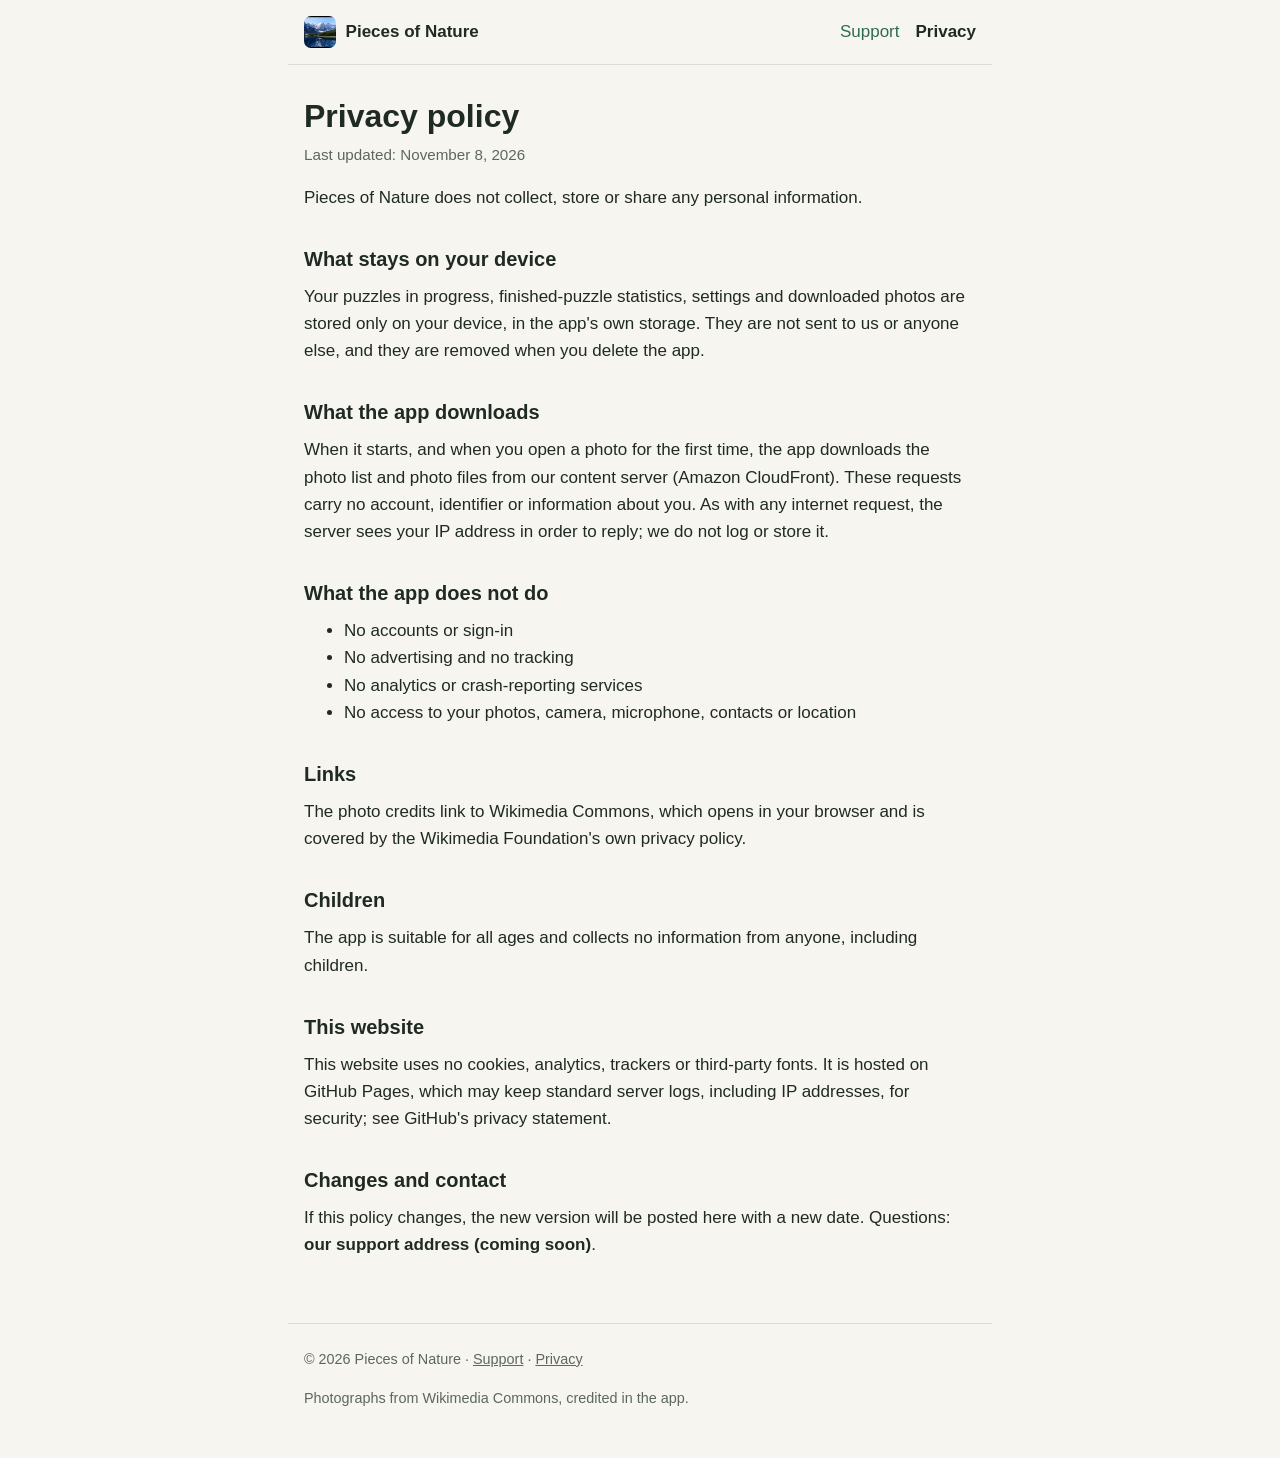
==== privacy/index.html @ 9aead94d "Publish home, support, privacy and 404 pages" ====
<!doctype html>
<html lang="en">
<head>
<meta charset="utf-8">
<meta name="viewport" content="width=device-width, initial-scale=1">
<title>Privacy policy · Pieces of Nature</title>
<meta name="description" content="Pieces of Nature does not collect, store or share any personal information.">
<meta name="referrer" content="no-referrer">
<link rel="icon" type="image/png" href="/favicon.png">
<link rel="apple-touch-icon" href="/apple-touch-icon.png">
<link rel="stylesheet" href="/assets/site.css">
</head>
<body>
<header class="site">
  <a class="brand" href="/"><img src="/favicon.png" alt="" width="32" height="32">Pieces of Nature</a>
  <nav>
    <a href="/support/">Support</a>
    <a href="/privacy/" aria-current="page">Privacy</a>
  </nav>
</header>
<main>
<h1>Privacy policy</h1>
<p class="meta">Last updated: November 8, 2026</p>
<p>Pieces of Nature does not collect, store or share any personal information.</p>

<h2>What stays on your device</h2>
<p>Your puzzles in progress, finished-puzzle statistics, settings and downloaded photos are stored only on your device, in the app's own storage. They are not sent to us or anyone else, and they are removed when you delete the app.</p>

<h2>What the app downloads</h2>
<p>When it starts, and when you open a photo for the first time, the app downloads the photo list and photo files from our content server (Amazon CloudFront). These requests carry no account, identifier or information about you. As with any internet request, the server sees your IP address in order to reply; we do not log or store it.</p>

<h2>What the app does not do</h2>
<ul>
  <li>No accounts or sign-in</li>
  <li>No advertising and no tracking</li>
  <li>No analytics or crash-reporting services</li>
  <li>No access to your photos, camera, microphone, contacts or location</li>
</ul>

<h2>Links</h2>
<p>The photo credits link to Wikimedia Commons, which opens in your browser and is covered by the Wikimedia Foundation's own privacy policy.</p>

<h2>Children</h2>
<p>The app is suitable for all ages and collects no information from anyone, including children.</p>

<h2>This website</h2>
<p>This website uses no cookies, analytics, trackers or third-party fonts. It is hosted on GitHub Pages, which may keep standard server logs, including IP addresses, for security; see GitHub's privacy statement.</p>

<h2>Changes and contact</h2>
<p>If this policy changes, the new version will be posted here with a new date. Questions: <strong>our support address (coming soon)</strong>.</p>
</main>
<footer class="site">
  <p>© 2026 Pieces of Nature · <a href="/support/">Support</a> · <a href="/privacy/">Privacy</a></p>
  <p>Photographs from Wikimedia Commons, credited in the app.</p>
</footer>
</body>
</html>
---- assets/site.css ----
:root {
  color-scheme: light dark;
  --bg: #f7f5ef;
  --surface: #ffffff;
  --text: #1f2a24;
  --muted: #5b6760;
  --accent: #2f6b4f;
  --border: #dfdbd0;
}
@media (prefers-color-scheme: dark) {
  :root {
    --bg: #121714;
    --surface: #1b221e;
    --text: #e8ece8;
    --muted: #a3ada6;
    --accent: #8cc9a8;
    --border: #2c3530;
  }
}
* { box-sizing: border-box; }
html { -webkit-text-size-adjust: 100%; }
body {
  margin: 0;
  background: var(--bg);
  color: var(--text);
  font: 17px/1.6 -apple-system, BlinkMacSystemFont, "Segoe UI", Roboto, "Helvetica Neue", Arial, sans-serif;
}
a { color: var(--accent); }
header.site, main, footer.site {
  max-width: 44rem;
  margin: 0 auto;
  padding: 0 1rem;
}
header.site {
  display: flex;
  align-items: center;
  justify-content: space-between;
  flex-wrap: wrap;
  gap: .5rem 1rem;
  padding-top: 1rem;
  padding-bottom: 1rem;
  border-bottom: 1px solid var(--border);
}
header.site .brand {
  display: flex;
  align-items: center;
  gap: .6rem;
  color: var(--text);
  text-decoration: none;
  font-weight: 600;
}
header.site .brand img { width: 32px; height: 32px; border-radius: 7px; }
header.site nav { display: flex; gap: 1rem; }
header.site nav a { text-decoration: none; }
header.site nav a[aria-current="page"] { color: var(--text); font-weight: 600; }
main { padding-top: 2rem; padding-bottom: 3rem; }
h1 { font-size: 2rem; line-height: 1.2; margin: 0 0 .5rem; }
h2 { font-size: 1.25rem; margin: 2rem 0 .5rem; }
p, ul { margin: 0 0 1rem; }
.lead { font-size: 1.2rem; color: var(--muted); }
.meta { color: var(--muted); font-size: .95rem; }
.hero { text-align: center; padding: 1.5rem 0 1rem; }
.hero img {
  width: 160px; height: 160px; border-radius: 36px;
  box-shadow: 0 8px 30px rgba(0,0,0,.18);
}
.hero h1 { margin-top: 1.25rem; }
.badge {
  display: inline-block;
  margin-top: .5rem;
  padding: .55rem 1.1rem;
  border: 1px solid var(--border);
  border-radius: 999px;
  background: var(--surface);
  color: var(--muted);
  font-weight: 600;
}
.card {
  background: var(--surface);
  border: 1px solid var(--border);
  border-radius: 14px;
  padding: 1.25rem 1.25rem .25rem;
  margin: 1.5rem 0;
}
dl dt { font-weight: 600; margin-top: 1.25rem; }
dl dd { margin: .25rem 0 0; }
footer.site {
  padding-top: 1.5rem;
  padding-bottom: 2rem;
  border-top: 1px solid var(--border);
  color: var(--muted);
  font-size: .9rem;
}
footer.site a { color: var(--muted); }
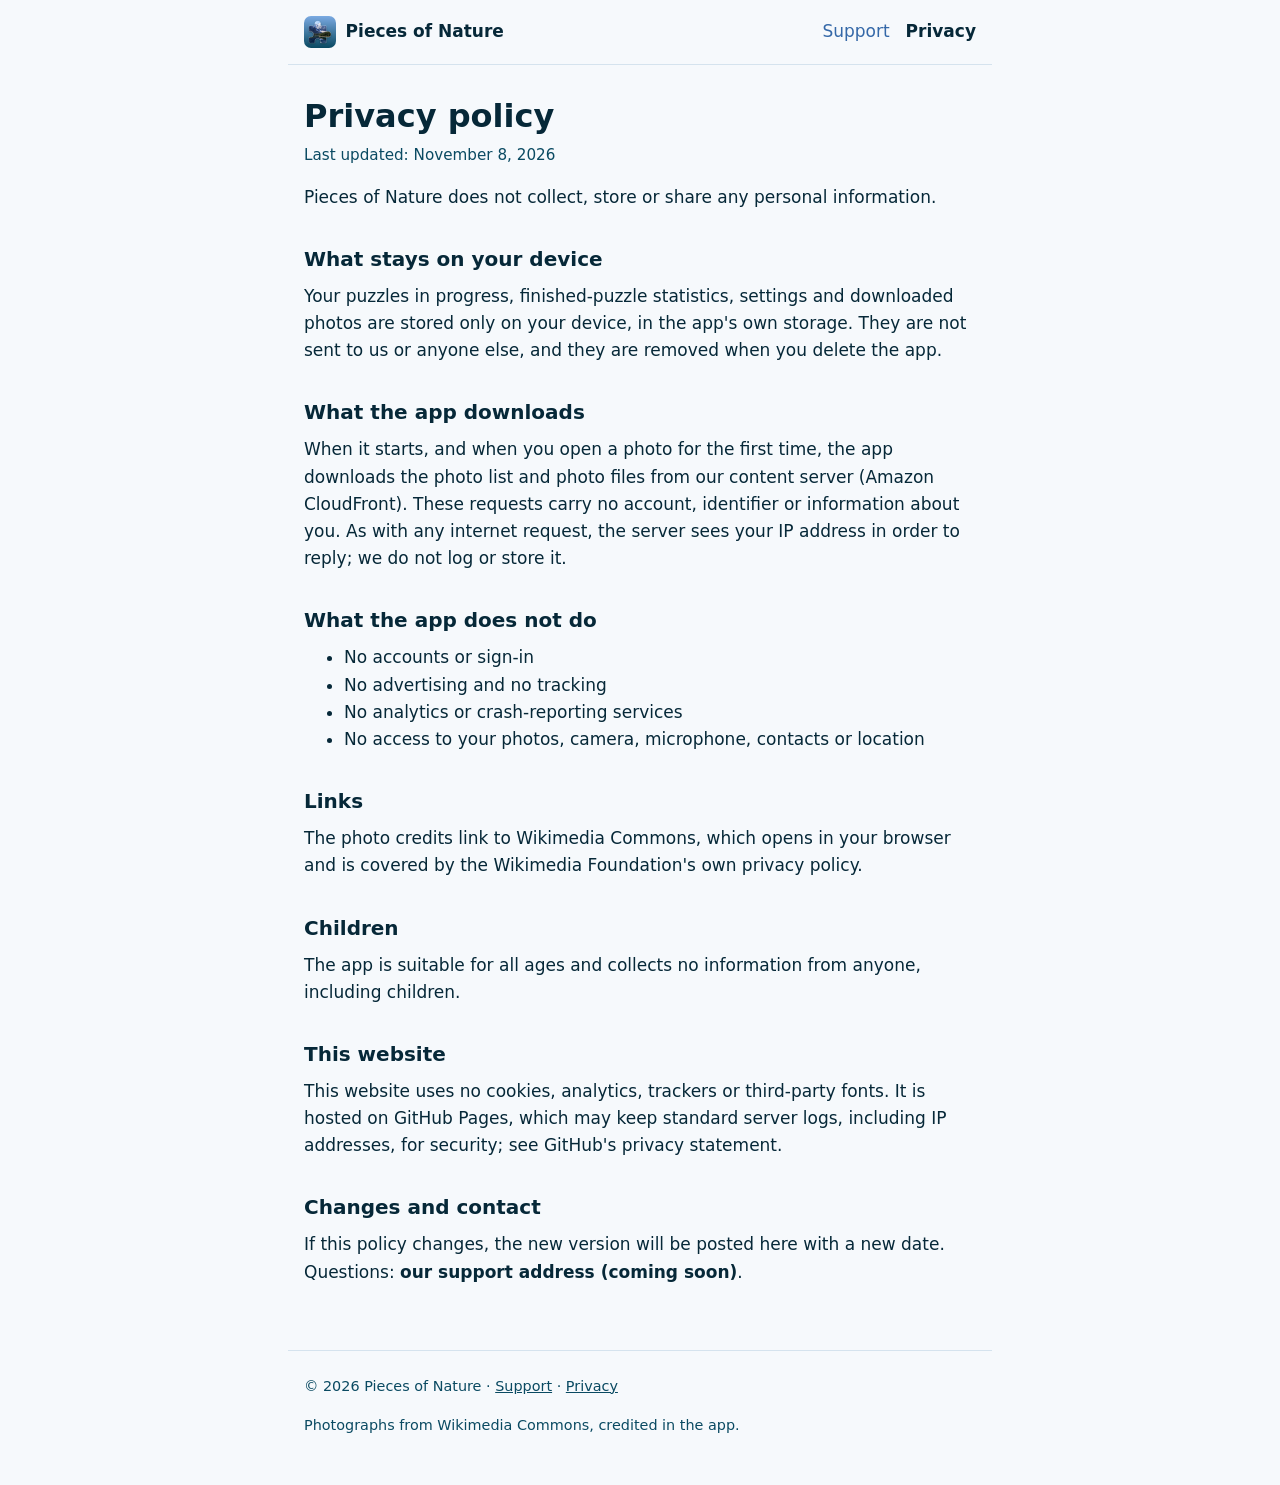
==== commit 8c6d8ce1: "Use the new puzzle-piece icon, brand colours and social preview image" ====
--- a/privacy/index.html
+++ b/privacy/index.html
@@ -6,6 +6,13 @@
 <title>Privacy policy · Pieces of Nature</title>
 <meta name="description" content="Pieces of Nature does not collect, store or share any personal information.">
 <meta name="referrer" content="no-referrer">
+<meta property="og:title" content="Pieces of Nature">
+<meta property="og:description" content="Jigsaw puzzles of wild places.">
+<meta property="og:image" content="https://piecesofnature.github.io/assets/og-image.png">
+<meta property="og:type" content="website">
+<meta name="twitter:card" content="summary_large_image">
+<meta name="theme-color" content="#F6F9FC" media="(prefers-color-scheme: light)">
+<meta name="theme-color" content="#062838" media="(prefers-color-scheme: dark)">
 <link rel="icon" type="image/png" href="/favicon.png">
 <link rel="apple-touch-icon" href="/apple-touch-icon.png">
 <link rel="stylesheet" href="/assets/site.css">
--- a/assets/site.css
+++ b/assets/site.css
@@ -1,20 +1,20 @@
 :root {
   color-scheme: light dark;
-  --bg: #f7f5ef;
+  --bg: #F6F9FC;
   --surface: #ffffff;
-  --text: #1f2a24;
-  --muted: #5b6760;
-  --accent: #2f6b4f;
-  --border: #dfdbd0;
+  --text: #062838;
+  --muted: #0A4A62;
+  --accent: #3468A8;
+  --border: #d5e3ee;
 }
 @media (prefers-color-scheme: dark) {
   :root {
-    --bg: #121714;
-    --surface: #1b221e;
-    --text: #e8ece8;
-    --muted: #a3ada6;
-    --accent: #8cc9a8;
-    --border: #2c3530;
+    --bg: #062838;
+    --surface: #0A3448;
+    --text: #F6F9FC;
+    --muted: #C4DEF0;
+    --accent: #7AAAE2;
+    --border: #164a60;
   }
 }
 * { box-sizing: border-box; }
@@ -23,7 +23,7 @@
   margin: 0;
   background: var(--bg);
   color: var(--text);
-  font: 17px/1.6 -apple-system, BlinkMacSystemFont, "Segoe UI", Roboto, "Helvetica Neue", Arial, sans-serif;
+  font: 17px/1.6 -apple-system, BlinkMacSystemFont, "Segoe UI", Roboto, system-ui, sans-serif;
 }
 a { color: var(--accent); }
 header.site, main, footer.site {
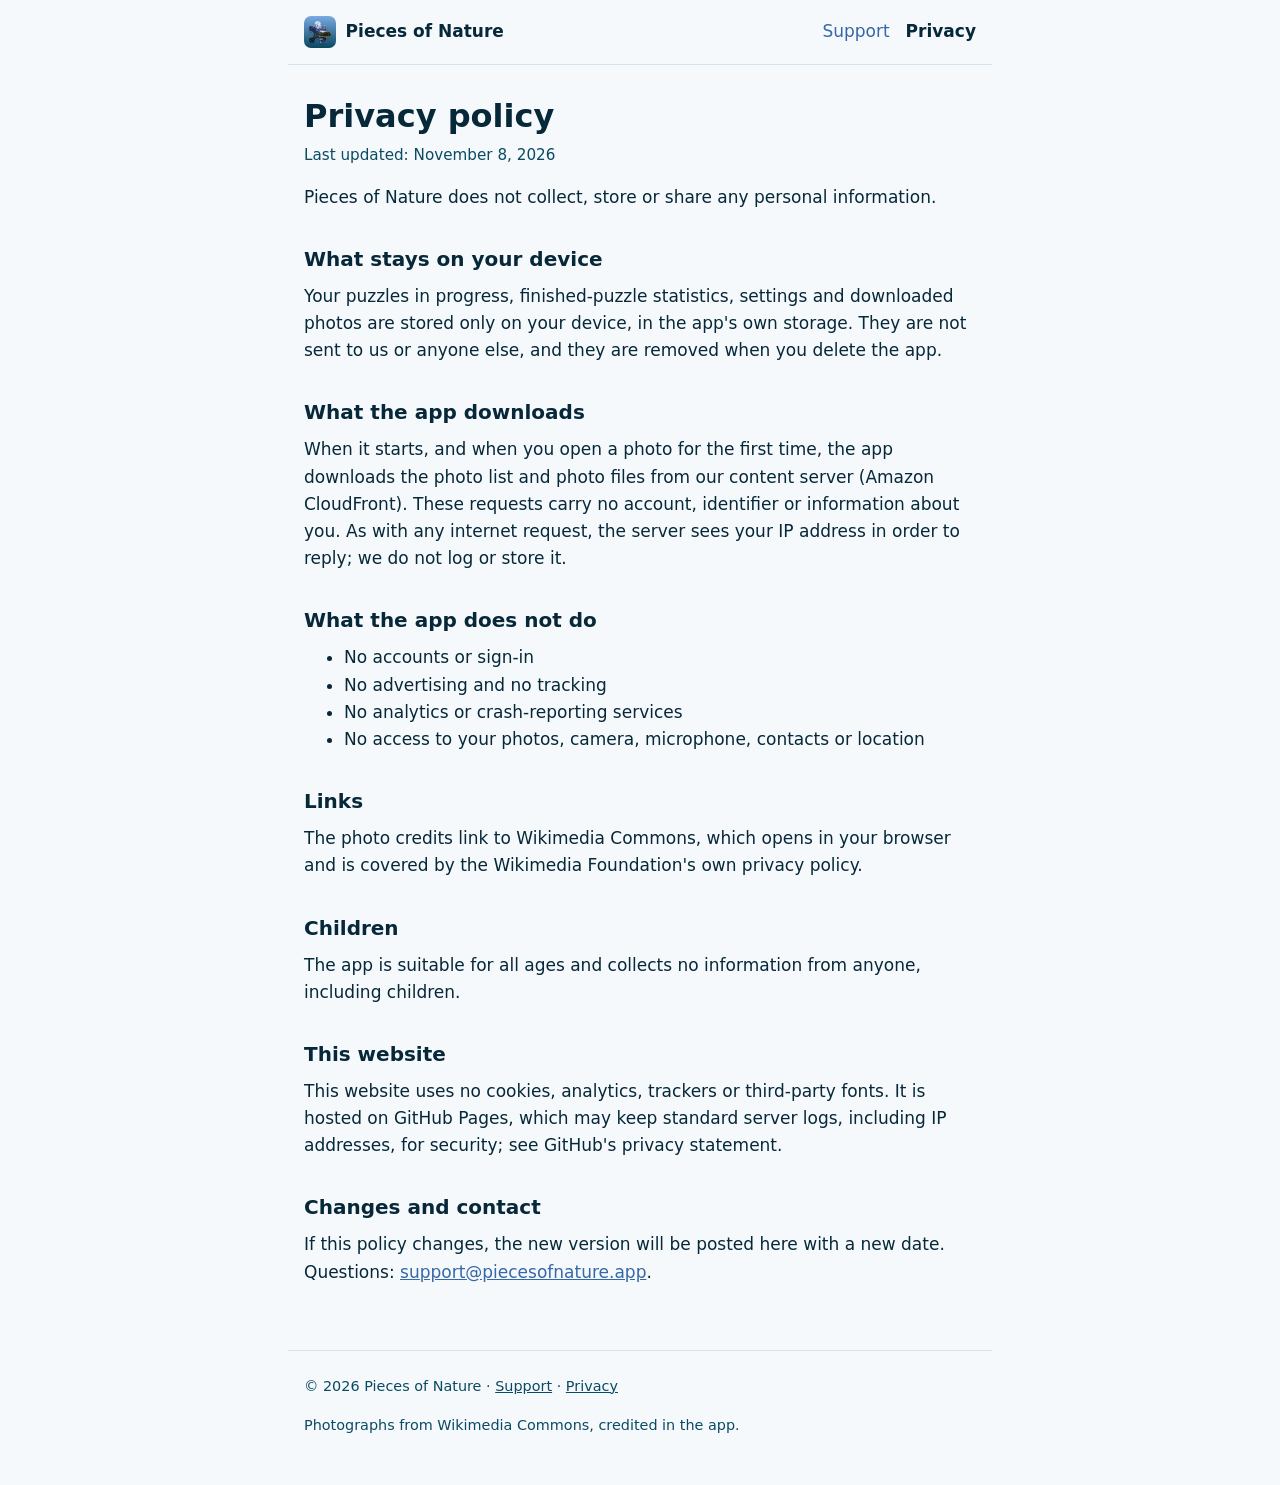
==== commit d3e31007: "Move the site to piecesofnature.app and publish the support address" ====
--- a/privacy/index.html
+++ b/privacy/index.html
@@ -8,7 +8,7 @@
 <meta name="referrer" content="no-referrer">
 <meta property="og:title" content="Pieces of Nature">
 <meta property="og:description" content="Jigsaw puzzles of wild places.">
-<meta property="og:image" content="https://piecesofnature.github.io/assets/og-image.png">
+<meta property="og:image" content="https://piecesofnature.app/assets/og-image.png">
 <meta property="og:type" content="website">
 <meta name="twitter:card" content="summary_large_image">
 <meta name="theme-color" content="#F6F9FC" media="(prefers-color-scheme: light)">
@@ -54,7 +54,7 @@
 <p>This website uses no cookies, analytics, trackers or third-party fonts. It is hosted on GitHub Pages, which may keep standard server logs, including IP addresses, for security; see GitHub's privacy statement.</p>
 
 <h2>Changes and contact</h2>
-<p>If this policy changes, the new version will be posted here with a new date. Questions: <strong>our support address (coming soon)</strong>.</p>
+<p>If this policy changes, the new version will be posted here with a new date. Questions: <a href="mailto:support@piecesofnature.app">support@piecesofnature.app</a>.</p>
 </main>
 <footer class="site">
   <p>© 2026 Pieces of Nature · <a href="/support/">Support</a> · <a href="/privacy/">Privacy</a></p>
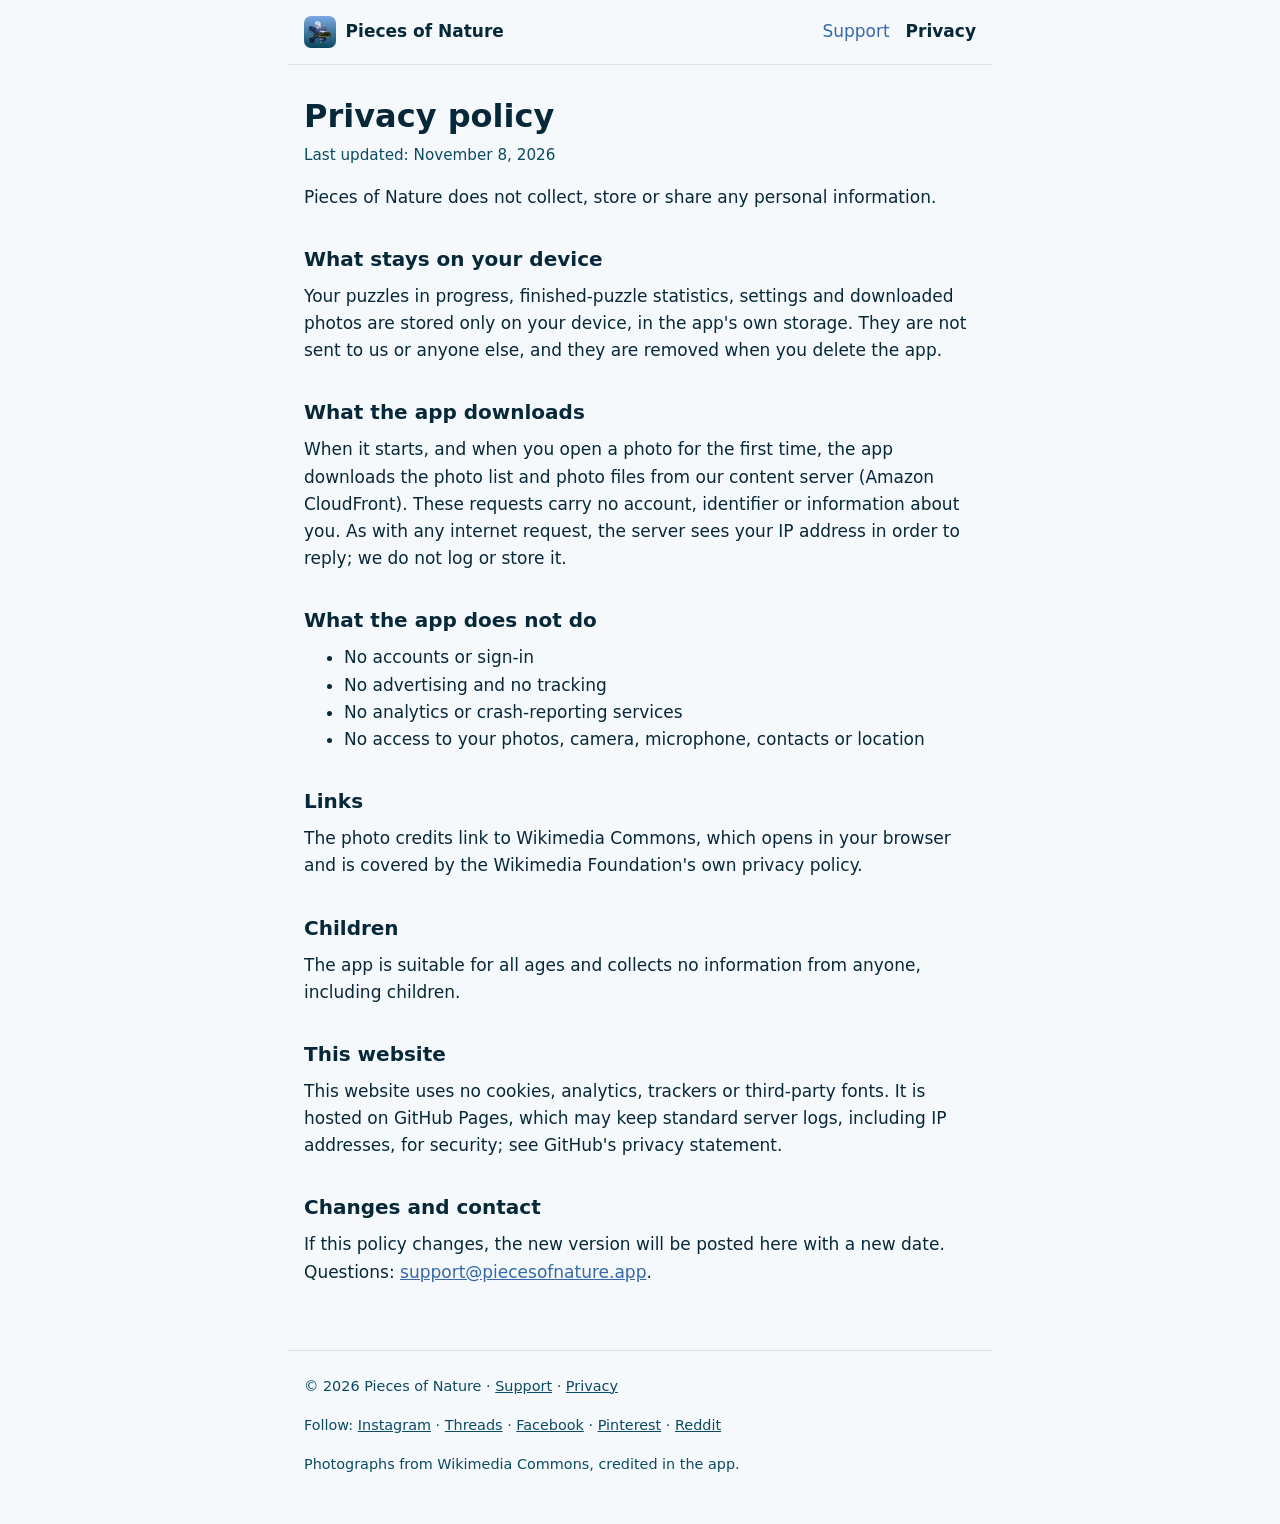
==== commit 190b2964: "Link the social accounts in the footer Co-Authored-By: Claude Opus 5.5 <noreply@anthropic.com> Claud" ====
--- a/privacy/index.html
+++ b/privacy/index.html
@@ -58,6 +58,7 @@
 </main>
 <footer class="site">
   <p>© 2026 Pieces of Nature · <a href="/support/">Support</a> · <a href="/privacy/">Privacy</a></p>
+  <p>Follow: <a rel="me" href="https://www.instagram.com/piecesofnatureapp/">Instagram</a> · <a rel="me" href="https://www.threads.com/@piecesofnatureapp">Threads</a> · <a rel="me" href="https://www.facebook.com/piecesofnatureapp">Facebook</a> · <a rel="me" href="https://www.pinterest.com/piecesofnatureapp/">Pinterest</a> · <a rel="me" href="https://www.reddit.com/user/piecesofnatureapp/">Reddit</a></p>
   <p>Photographs from Wikimedia Commons, credited in the app.</p>
 </footer>
 </body>
--- a/assets/site.css
+++ b/assets/site.css
@@ -75,6 +75,13 @@
   color: var(--muted);
   font-weight: 600;
 }
+a.badge.store {
+  background: var(--accent);
+  border-color: transparent;
+  color: var(--bg);
+  text-decoration: none;
+}
+a.badge.store:hover { filter: brightness(1.08); }
 .card {
   background: var(--surface);
   border: 1px solid var(--border);
@@ -84,6 +91,15 @@
 }
 dl dt { font-weight: 600; margin-top: 1.25rem; }
 dl dd { margin: .25rem 0 0; }
+.shots { display: grid; gap: 1.5rem; margin: 2rem 0; }
+.shots figure { margin: 0; text-align: center; }
+.shots img {
+  display: block; width: 100%; height: auto;
+  border-radius: 14px; border: 1px solid var(--border);
+  box-shadow: 0 8px 30px rgba(0,0,0,.12);
+}
+.shots figure.phone img { max-width: 18rem; margin: 0 auto; border-radius: 28px; }
+.shots figcaption { margin-top: .6rem; color: var(--muted); font-weight: 600; }
 footer.site {
   padding-top: 1.5rem;
   padding-bottom: 2rem;
